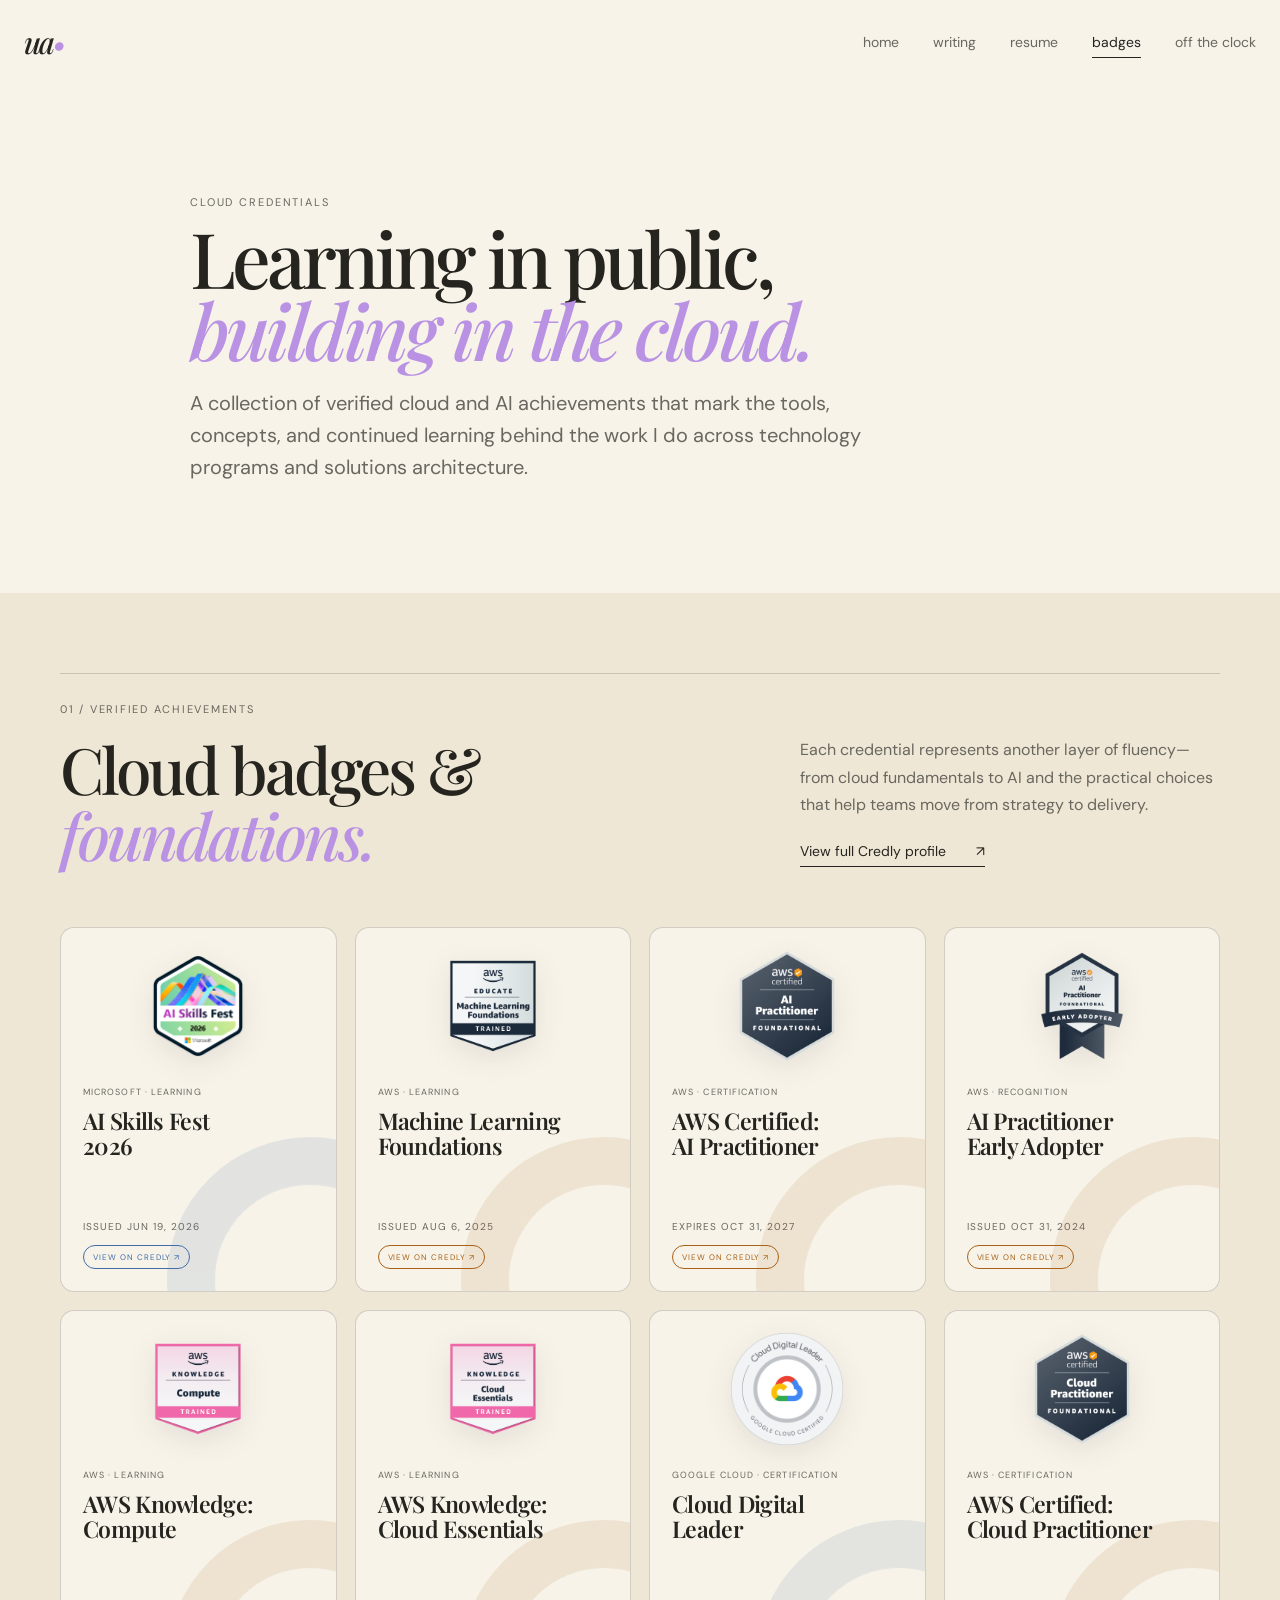
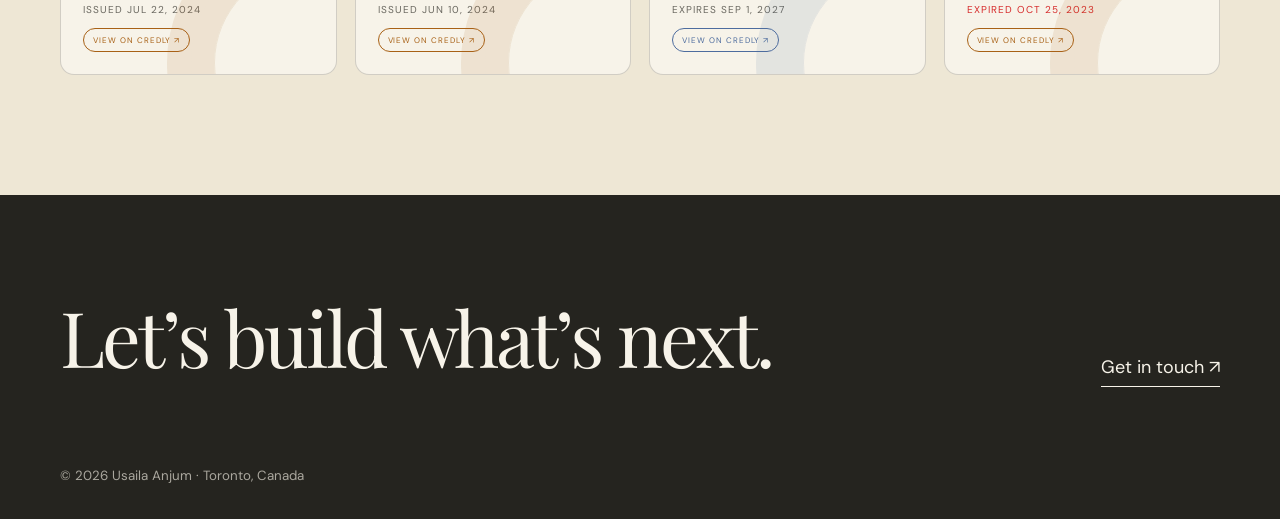
==== badges.html @ e6922055 "Add awards and cloud badges showcase" ====
<!doctype html>
<html lang="en">
<head>
  <meta charset="utf-8">
  <meta name="viewport" content="width=device-width, initial-scale=1">
  <meta name="description" content="Verified cloud and AI badges earned by Usaila Anjum across Microsoft, AWS, and Google Cloud.">
  <title>Cloud Badges — Usaila Anjum</title>
  <link rel="stylesheet" href="styles.css">
  <script src="script.js" defer></script>
</head>
<body>
  <header class="site-header">
    <a class="wordmark" href="index.html" aria-label="Usaila Anjum, home">ua<span>•</span></a>
    <button class="menu-toggle" type="button" aria-expanded="false" aria-controls="main-nav">
      <span></span><span></span><span></span><b class="sr-only">Open menu</b>
    </button>
    <nav id="main-nav" aria-label="Main navigation">
      <a href="index.html">home</a>
      <a href="writing.html">writing</a>
      <a href="resume.html">resume</a>
      <a class="active" href="badges.html">badges</a>
      <a href="off-the-clock.html">off the clock</a>
    </nav>
  </header>

  <main class="subpage-main">
    <section class="page-hero wrap reveal">
      <p class="eyebrow">cloud credentials</p>
      <h1>Learning in public,<br><em>building in the cloud.</em></h1>
      <p>A collection of verified cloud and AI achievements that mark the tools, concepts, and continued learning behind the work I do across technology programs and solutions architecture.</p>
    </section>

    <section class="badge-band">
      <div class="wrap">
        <div class="badge-section-heading reveal">
          <div>
            <p class="section-number">01 / verified achievements</p>
            <h2>Cloud badges &amp;<br><em>foundations.</em></h2>
          </div>
          <div class="badge-section-copy">
            <p>Each credential represents another layer of fluency—from cloud fundamentals to AI and the practical choices that help teams move from strategy to delivery.</p>
            <a class="text-link badge-profile-link" href="https://www.credly.com/users/usaila-anjum/badges/credly" target="_blank" rel="noreferrer">View full Credly profile <span>↗</span></a>
          </div>
        </div>

        <div class="badge-grid">
          <a class="badge-card badge-microsoft reveal" href="https://www.credly.com/badges/028b2224-64ca-4425-afba-879c9450977a/public_url" target="_blank" rel="noreferrer" aria-label="View AI Skills Fest 2026 badge on Credly">
            <div class="badge-card-top">
              <img class="badge-image" src="media/badges/ai-skills-fest-2026.png" alt="AI Skills Fest 2026 badge">
              <time datetime="2026-06-19">Issued Jun 19, 2026</time>
            </div>
            <p class="badge-provider">Microsoft · Learning</p>
            <h3>AI Skills Fest<br>2026</h3>
            <p class="badge-description">Foundational and applied AI learning focused on practical use cases, productivity, content creation, and responsible AI.</p>
            <span class="badge-status">view on Credly ↗</span>
          </a>

          <a class="badge-card badge-aws reveal" href="https://www.credly.com/badges/5ca217fe-6670-4716-882c-f653d9221353/public_url" target="_blank" rel="noreferrer" aria-label="View AWS Educate Machine Learning Foundations badge on Credly">
            <div class="badge-card-top">
              <img class="badge-image" src="media/badges/aws-educate-machine-learning-foundations.png" alt="AWS Educate Machine Learning Foundations training badge">
              <time datetime="2025-08-06">Issued Aug 6, 2025</time>
            </div>
            <p class="badge-provider">AWS · Learning</p>
            <h3>Machine Learning<br>Foundations</h3>
            <p class="badge-description">Training in core machine learning concepts and applying the machine learning pipeline to solve business problems.</p>
            <span class="badge-status">view on Credly ↗</span>
          </a>

          <a class="badge-card badge-aws reveal" href="https://www.credly.com/badges/c62c9269-a88a-425d-adc6-bc38a1a0f01d/public_url" target="_blank" rel="noreferrer" aria-label="View AWS Certified AI Practitioner badge on Credly">
            <div class="badge-card-top">
              <img class="badge-image" src="media/badges/aws-certified-ai-practitioner.png" alt="AWS Certified AI Practitioner badge">
              <time datetime="2027-10-31">Expires Oct 31, 2027</time>
            </div>
            <p class="badge-provider">AWS · Certification</p>
            <h3>AWS Certified:<br>AI Practitioner</h3>
            <p class="badge-description">Foundational fluency in AI, machine learning, generative AI, AWS services, security, and responsible use.</p>
            <span class="badge-status">view on Credly ↗</span>
          </a>

          <a class="badge-card badge-aws reveal" href="https://www.credly.com/badges/65ceb010-c8fd-40ed-9589-267b26a6d2a1/public_url" target="_blank" rel="noreferrer" aria-label="View AWS Certified AI Practitioner Early Adopter badge on Credly">
            <div class="badge-card-top">
              <img class="badge-image" src="media/badges/aws-ai-practitioner-early-adopter.png" alt="AWS Certified AI Practitioner Early Adopter badge">
              <time datetime="2024-10-31">Issued Oct 31, 2024</time>
            </div>
            <p class="badge-provider">AWS · Recognition</p>
            <h3>AI Practitioner<br>Early Adopter</h3>
            <p class="badge-description">Recognition for passing the AWS Certified AI Practitioner exam during the certification’s early-adopter period.</p>
            <span class="badge-status">view on Credly ↗</span>
          </a>

          <a class="badge-card badge-aws reveal" href="https://www.credly.com/badges/5fb3daf1-0cd0-462a-bed4-cafd7bce1629/public_url" target="_blank" rel="noreferrer" aria-label="View AWS Knowledge Compute training badge on Credly">
            <div class="badge-card-top">
              <img class="badge-image" src="media/badges/aws-knowledge-compute.png" alt="AWS Knowledge Compute training badge">
              <time datetime="2024-07-22">Issued Jul 22, 2024</time>
            </div>
            <p class="badge-provider">AWS · Learning</p>
            <h3>AWS Knowledge:<br>Compute</h3>
            <p class="badge-description">Knowledge of AWS compute concepts and services, with a focus on Amazon EC2 and cloud compute foundations.</p>
            <span class="badge-status">view on Credly ↗</span>
          </a>

          <a class="badge-card badge-aws reveal" href="https://www.credly.com/badges/c00ef247-8219-4087-bff2-cbd7ba0eff73/public_url" target="_blank" rel="noreferrer" aria-label="View AWS Knowledge Cloud Essentials training badge on Credly">
            <div class="badge-card-top">
              <img class="badge-image" src="media/badges/aws-knowledge-cloud-essentials.png" alt="AWS Knowledge Cloud Essentials training badge">
              <time datetime="2024-06-10">Issued Jun 10, 2024</time>
            </div>
            <p class="badge-provider">AWS · Learning</p>
            <h3>AWS Knowledge:<br>Cloud Essentials</h3>
            <p class="badge-description">Foundational knowledge across AWS compute, storage, networking, databases, security, architecture, and pricing.</p>
            <span class="badge-status">view on Credly ↗</span>
          </a>

          <a class="badge-card badge-google reveal" href="https://www.credly.com/badges/23a8b25f-34f1-496e-a9dc-841010a1d1c3/public_url" target="_blank" rel="noreferrer" aria-label="View Google Cloud Digital Leader Certification badge on Credly">
            <div class="badge-card-top">
              <img class="badge-image" src="media/badges/google-cloud-digital-leader.png" alt="Google Cloud Digital Leader Certification badge">
              <time datetime="2027-09-01">Expires Sep 1, 2027</time>
            </div>
            <p class="badge-provider">Google Cloud · Certification</p>
            <h3>Cloud Digital<br>Leader</h3>
            <p class="badge-description">Cloud fluency across Google Cloud products, business use cases, data, AI, security, and digital transformation.</p>
            <span class="badge-status">view on Credly ↗</span>
          </a>

          <a class="badge-card badge-aws reveal" href="https://www.credly.com/badges/75f9cb23-38a3-43a8-8792-f5e185e58bff/public_url" target="_blank" rel="noreferrer" aria-label="View AWS Certified Cloud Practitioner badge on Credly">
            <div class="badge-card-top">
              <img class="badge-image" src="media/badges/aws-certified-cloud-practitioner.png" alt="AWS Certified Cloud Practitioner badge">
              <time class="expired" datetime="2023-10-25">Expired Oct 25, 2023</time>
            </div>
            <p class="badge-provider">AWS · Certification</p>
            <h3>AWS Certified:<br>Cloud Practitioner</h3>
            <p class="badge-description">Core knowledge of AWS cloud concepts, services, security, architecture, pricing, and support.</p>
            <span class="badge-status">view on Credly ↗</span>
          </a>
        </div>
      </div>
    </section>
  </main>

  <footer>
    <div class="wrap">
      <p>Let’s build what’s next.</p>
      <a href="mailto:usaanj@gmail.com">Get in touch ↗</a>
      <small>© <span data-year></span> Usaila Anjum · Toronto, Canada</small>
    </div>
  </footer>
</body>
</html>
---- styles.css ----
@import url('https://fonts.googleapis.com/css2?family=DM+Sans:wght@400;500;600;700&family=Playfair+Display:ital,wght@0,500;1,500&display=swap');

:root {
  --ink: #25241f;
  --muted: #69675f;
  --paper: #f7f3e9;
  --cream: #eee7d5;
  --lilac: #b992e4;
  --lilac-soft: #e8daf8;
  --green: #315c4d;
  --line: rgba(37,36,31,.18);
  --serif: "Playfair Display", Georgia, serif;
  --sans: "DM Sans", Arial, sans-serif;
}

* { box-sizing: border-box; }
html { scroll-behavior: smooth; }
body { margin: 0; background: var(--paper); color: var(--ink); font-family: var(--sans); -webkit-font-smoothing: antialiased; }
a { color: inherit; text-decoration: none; }
img { display: block; max-width: 100%; }
.wrap { width: min(1160px, calc(100% - 48px)); margin-inline: auto; }
.sr-only { position: absolute; width: 1px; height: 1px; overflow: hidden; clip: rect(0,0,0,0); }

.site-header { height: 84px; display: flex; align-items: center; justify-content: space-between; width: min(1240px, calc(100% - 48px)); margin: auto; position: relative; z-index: 20; }
.wordmark { font-family: var(--serif); font-size: 30px; font-style: italic; font-weight: 500; letter-spacing: -2px; }
.wordmark span { color: var(--lilac); }
nav { display: flex; gap: 34px; font-size: 14px; }
nav a { position: relative; color: var(--muted); }
nav a::after { content: ""; position: absolute; left: 0; right: 100%; bottom: -7px; height: 1px; background: var(--ink); transition: right .25s; }
nav a:hover::after, nav a.active::after { right: 0; }
nav a.active { color: var(--ink); }
.menu-toggle { display: none; }

.hero { min-height: calc(100vh - 84px); display: grid; grid-template-columns: minmax(280px,.75fr) minmax(0,1.25fr); align-items: center; gap: clamp(56px,8vw,120px); padding-block: 50px 100px; position: relative; }
.hero-kicker { margin: 0 0 34px; font-family: var(--serif); font-size: clamp(48px,6vw,88px); letter-spacing: -5px; line-height: .95; }
.hero-kicker span { display: block; color: var(--lilac); font-size: 45px; letter-spacing: 0; }
.portrait-wrap { position: relative; width: min(100%,390px); justify-self: center; }
.portrait-shape { overflow: hidden; border-radius: 120px 120px 16px 16px; aspect-ratio: .73; box-shadow: 18px 18px 0 var(--lilac-soft); }
.portrait-shape img { width: 100%; height: 100%; object-fit: cover; object-position: 49% center; }
.orbit-dot { position: absolute; width: 12px; height: 12px; border: 2px solid var(--ink); border-radius: 50%; background: var(--paper); }
.dot-one { top: 18%; left: -26px; }
.dot-two { bottom: 10%; right: -35px; background: var(--lilac); }
.hero-copy .eyebrow { text-transform: uppercase; font-size: 11px; letter-spacing: .19em; color: var(--muted); }
h1 { font-family: var(--serif); font-size: clamp(48px,6vw,84px); line-height: .94; letter-spacing: -4px; margin: 12px 0 26px; font-weight: 500; }
h1 em, h2 em { color: var(--lilac); font-weight: inherit; }
.intro { font-size: clamp(16px,1.35vw,20px); line-height: 1.6; color: #4c4a44; max-width: 650px; }
.pills { display: flex; flex-wrap: wrap; gap: 9px; margin-top: 28px; }
.pill, .year-pill { border: 1px solid var(--lilac); padding: 8px 14px; border-radius: 999px; font-size: 11px; text-transform: uppercase; letter-spacing: .09em; }
.scroll-cue { position: absolute; bottom: 28px; left: 50%; transform: translateX(-50%); display: inline-flex; align-items: center; white-space: nowrap; font-size: 11px; text-transform: uppercase; letter-spacing: .13em; color: var(--muted); }
.scroll-cue span { display: inline-grid; place-items: center; margin-left: 8px; width: 28px; height: 28px; border: 1px solid var(--line); border-radius: 50%; }

.section-space { padding-block: 120px; }
.section-number { margin: 0 0 20px; font-size: 11px; letter-spacing: .16em; text-transform: uppercase; color: var(--muted); }
h2 { margin: 0; font-family: var(--serif); font-size: clamp(43px,5vw,72px); line-height: 1.02; font-weight: 500; letter-spacing: -3px; }
.profile { border-top: 1px solid var(--line); }
.profile-card { max-width: 760px; margin: 70px auto 0; }
.profile-card > p { font-size: 24px; line-height: 1.5; margin: 0 0 50px; }
.contact-list { border-top: 1px solid var(--line); }
.contact-list a { display: flex; justify-content: space-between; padding: 19px 0; border-bottom: 1px solid var(--line); font-size: 14px; }
.contact-list span { color: var(--muted); }
.contact-list strong { font-weight: 500; transition: color .2s; }
.contact-list a:hover strong { color: #8c57c9; }
.cream-band { background: var(--cream); }
.education-list { max-width: 900px; margin: 70px auto 0; border-top: 1px solid var(--line); }
.education-list article { display: flex; gap: 24px; align-items: center; justify-content: space-between; padding: 25px 0; border-bottom: 1px solid var(--line); }
.education-list h3 { margin: 0 0 7px; font-family: var(--serif); font-size: 22px; font-weight: 500; }
.education-list p { margin: 0; color: var(--muted); font-size: 13px; line-height: 1.5; }
.year-pill { flex: none; min-width: 64px; text-align: center; padding: 7px 12px; }
.recognition { border-top: 1px solid var(--line); }
.recognition .section-heading > p:last-child { max-width: 590px; }
.recognition-grid { display: grid; grid-template-columns: repeat(2,minmax(0,1fr)); gap: 22px; margin: 70px auto 0; max-width: 1000px; }
.recognition-card { display: flex; min-height: 320px; flex-direction: column; padding: 30px; border: 1px solid var(--line); background: rgba(255,255,255,.22); }
.recognition-card-top { display: flex; align-items: flex-start; justify-content: space-between; gap: 16px; }
.recognition-label { max-width: 270px; color: var(--ink); font-family: var(--serif); font-size: 22px; font-weight: 500; line-height: 1.2; letter-spacing: 0; }
.recognition-card h3 { margin: 52px 0 15px; font-family: var(--serif); font-size: clamp(27px,3vw,38px); font-weight: 700; line-height: 1.05; letter-spacing: -1px; }
.recognition-card p { margin: auto 0 0; color: var(--muted); font-size: 14px; line-height: 1.7; }
.section-heading.centered { max-width: 900px; margin-inline: auto; text-align: center; }
.experience { border-top: 1px solid var(--line); }
.experience .section-heading { max-width: 760px; }
.timeline { position: relative; display: grid; grid-template-columns: repeat(4,minmax(245px,1fr)); gap: 30px; margin-top: 100px; padding-bottom: 14px; overflow-x: auto; scrollbar-width: thin; }
.timeline::before { content: ""; position: absolute; top: 8px; left: 0; width: max(100%,1070px); height: 1px; background: var(--ink); }
.timeline article { position: relative; padding-top: 38px; }
.timeline-dot { position: absolute; top: 2px; left: 0; width: 13px; height: 13px; border-radius: 50%; background: var(--paper); border: 2px solid var(--ink); z-index: 2; }
.timeline article:nth-child(even) .timeline-dot { background: var(--lilac); }
.timeline time { display: inline-block; border: 1px solid var(--lilac); border-radius: 999px; padding: 6px 10px; font-size: 10px; letter-spacing: .08em; text-transform: uppercase; }
.timeline h3 { font-family: var(--serif); font-size: 21px; font-weight: 500; margin: 20px 0 4px; white-space: nowrap; }
.timeline p { color: var(--muted); margin: 0; font-size: 14px; }
.text-link { display: inline-flex; gap: 30px; border-bottom: 1px solid var(--ink); padding-bottom: 6px; font-size: 14px; }
.text-link span { transition: transform .2s; }
.text-link:hover span { transform: translate(3px,-3px); }
.resume-link { margin-top: 70px; }
.interests { background: var(--green); color: var(--paper); }
.centered > p:last-child { color: rgba(247,243,233,.65); margin: 22px auto 0; }
.interest-grid { display: grid; grid-template-columns: repeat(4,1fr); margin-top: 70px; border: 1px solid rgba(247,243,233,.25); }
.interest-grid a { display: flex; min-height: 240px; padding: 30px; flex-direction: column; align-items: center; justify-content: center; border-right: 1px solid rgba(247,243,233,.25); transition: background .25s, color .25s; }
.interest-grid a:last-child { border: 0; }
.interest-grid a:hover { background: var(--lilac-soft); color: var(--ink); }
.icon { width: 72px; height: 72px; margin-bottom: 24px; }
.icon svg { fill: none; stroke: currentColor; stroke-width: 1.8; stroke-linecap: round; stroke-linejoin: round; }
.interest-grid strong { font-family: var(--serif); font-weight: 500; font-size: 21px; }
.interest-grid small { margin-top: 6px; opacity: .65; text-transform: uppercase; letter-spacing: .12em; font-size: 9px; }
footer { background: var(--ink); color: var(--paper); padding: 90px 0 35px; }
footer .wrap { display: grid; grid-template-columns: 1fr auto; align-items: end; }
footer p { font-family: var(--serif); font-size: clamp(40px,6vw,78px); margin: 0; letter-spacing: -3px; }
footer a { font-size: 18px; border-bottom: 1px solid currentColor; padding-bottom: 7px; }
footer small { grid-column: 1 / -1; margin-top: 80px; color: #aaa79e; }

.page-hero { padding: 100px 0 90px; max-width: 900px; }
.page-hero .eyebrow { text-transform: uppercase; letter-spacing: .17em; font-size: 11px; color: var(--muted); }
.page-hero h1 { margin-bottom: 22px; }
.page-hero > p:last-child { font-size: 20px; line-height: 1.6; max-width: 700px; color: var(--muted); }
.subpage-main { min-height: 75vh; }
.content-band { padding-block: 80px 120px; }
.badge-band { padding-block: 80px 120px; background: var(--cream); }
.badge-section-heading { display: flex; align-items: end; justify-content: space-between; gap: 50px; padding-top: 28px; border-top: 1px solid var(--line); }
.badge-section-copy { max-width: 420px; }
.badge-section-copy > p { margin: 0 0 22px; color: var(--muted); font-size: 16px; line-height: 1.7; }
.badge-profile-link { color: var(--ink); }
.badge-grid { display: grid; grid-template-columns: repeat(4,minmax(0,1fr)); gap: 18px; margin-top: 60px; }
.badge-card { position: relative; display: flex; min-height: 365px; flex-direction: column; overflow: hidden; padding: 22px; border: 1px solid var(--line); border-radius: 14px; background: var(--paper); transition: transform .25s ease, box-shadow .25s ease, border-color .25s ease; }
.badge-card::after { content: ""; position: absolute; width: 190px; height: 190px; right: -70px; bottom: -85px; border: 1px solid currentColor; border-radius: 50%; opacity: .11; box-shadow: 0 0 0 22px transparent, 0 0 0 23px currentColor, 0 0 0 46px transparent, 0 0 0 47px currentColor; pointer-events: none; }
.badge-card:hover { transform: translateY(-4px); border-color: currentColor; box-shadow: 0 18px 42px rgba(37,36,31,.1); }
.badge-card:focus-visible { outline: 2px solid var(--lilac); outline-offset: 4px; }
.badge-microsoft { color: #426da9; }
.badge-aws { color: #a86116; }
.badge-google { color: #4d6c9e; }
.badge-card > * { position: relative; z-index: 1; }
.badge-card-top { display: contents; }
.badge-card time { order: 4; align-self: flex-start; margin-top: auto; color: var(--muted); font-size: 10px; letter-spacing: .1em; text-transform: uppercase; }
.badge-card time.expired { color: #d62b2b; }
.badge-image { order: 0; align-self: center; width: 112px; height: 112px; object-fit: contain; filter: drop-shadow(0 8px 14px rgba(37,36,31,.09)); }
.badge-provider { order: 1; margin: 24px 0 0; color: var(--muted); font-size: 9px; line-height: 1.4; letter-spacing: .12em; text-transform: uppercase; }
.badge-card h3 { order: 2; margin: 9px 0 16px; color: var(--ink); font-family: var(--serif); font-size: clamp(20px,1.8vw,25px); font-weight: 600; line-height: 1.12; letter-spacing: -.7px; }
.badge-description { display: none; }
.badge-status { order: 5; align-self: flex-start; margin-top: 12px; padding: 6px 9px; border: 1px solid currentColor; border-radius: 999px; color: inherit; font-size: 8px; letter-spacing: .12em; text-transform: uppercase; }
.content-grid { display: grid; grid-template-columns: repeat(3,1fr); gap: 22px; }
.story-card { border: 1px solid var(--line); padding: 28px; min-height: 260px; display: flex; flex-direction: column; justify-content: space-between; }
.story-card .tag { font-size: 10px; text-transform: uppercase; letter-spacing: .12em; color: var(--muted); }
.story-card h2 { font-size: 31px; letter-spacing: -1px; margin: 24px 0 12px; }
.story-card p { color: var(--muted); line-height: 1.6; }
.story-card small { margin-top: 30px; }
.resume-sheet { background: #fffdf8; padding: clamp(28px,6vw,80px); margin-bottom: 120px; box-shadow: 0 20px 70px rgba(37,36,31,.08); }
.resume-top { display: flex; justify-content: space-between; gap: 30px; border-bottom: 1px solid var(--line); padding-bottom: 32px; }
.resume-top h2 { font-size: 45px; letter-spacing: -2px; }
.resume-top p { margin: 7px 0 0; color: var(--muted); }
.resume-top .resume-contact { text-align: right; font-size: 13px; line-height: 1.8; }
.resume-section { display: grid; grid-template-columns: 180px 1fr; gap: 40px; padding: 42px 0; border-bottom: 1px solid var(--line); }
.resume-section > h3 { margin: 0; font-size: 11px; text-transform: uppercase; letter-spacing: .15em; color: var(--muted); }
.resume-item + .resume-item { margin-top: 35px; }
.resume-item-head { display: flex; justify-content: space-between; gap: 20px; }
.resume-item h4 { font-family: var(--serif); font-size: 23px; font-weight: 500; margin: 0 0 5px; }
.resume-item h5 { font-size: 14px; margin: 0; }
.resume-item time { font-size: 11px; border: 1px solid var(--lilac); height: fit-content; padding: 6px 10px; border-radius: 999px; white-space: nowrap; }
.resume-item ul { padding-left: 18px; color: var(--muted); line-height: 1.65; font-size: 14px; }
.resume-subroles { margin-top: 32px; border-top: 1px solid var(--line); }
.resume-subrole { padding: 28px 0; border-bottom: 1px solid var(--line); }
.resume-subrole:last-child { padding-bottom: 0; border-bottom: 0; }
.resume-subrole h6 { margin: 0; font-family: var(--serif); font-size: 20px; font-weight: 500; line-height: 1.25; }
.subrole-head p { margin: 6px 0 0; color: var(--muted); font-size: 11px; letter-spacing: .04em; line-height: 1.5; }
.resume-subrole ul { margin-block: 16px 20px; }
.role-tools { display: grid; grid-template-columns: 132px 1fr; gap: 14px; align-items: start; margin-top: 20px; padding: 14px; border-radius: 6px; background: var(--cream); }
.role-tools > strong { padding-top: 6px; color: var(--muted); font-size: 9px; line-height: 1.4; letter-spacing: .12em; text-transform: uppercase; }
.tool-pills { display: flex; flex-wrap: wrap; gap: 7px; }
.tool-pills span { padding: 6px 9px; border: 1px solid var(--lilac); border-radius: 999px; background: var(--paper); font-size: 10px; line-height: 1.2; }
.leadership-section { background: linear-gradient(90deg, transparent, rgba(185,146,228,.08), transparent); }
.skill-cloud { display: flex; flex-wrap: wrap; gap: 8px; }
.skill-cloud span { padding: 8px 11px; background: var(--cream); border-radius: 4px; font-size: 12px; }
.hobby-section { padding: 90px 0; border-top: 1px solid var(--line); }
.hobby-section .hobby-inner { display: grid; grid-template-columns: .8fr 1.2fr; gap: 9vw; }
.hobby-number { font-family: var(--serif); font-size: 90px; color: var(--lilac); line-height: 1; }
.hobby-section h2 { font-size: 50px; }
.hobby-section p { color: var(--muted); line-height: 1.75; font-size: 17px; }
.hobby-links { display: flex; flex-wrap: wrap; align-items: flex-start; gap: 24px 34px; }
.gallery-cat { --gallery-soft: #e8daf8; --gallery-deep: #cdb0ea; --gallery-ink: #51386e; }
.gallery-plants { --gallery-soft: #dfe9de; --gallery-deep: #9fbea9; --gallery-ink: #284b3f; }
.gallery-photography { --gallery-soft: #eee1cb; --gallery-deep: #cfb68d; --gallery-ink: #5a4730; }
.gallery-shell { padding-bottom: 120px; }
.gallery-intro { display: flex; align-items: end; justify-content: space-between; gap: 30px; padding-top: 28px; margin-bottom: 42px; border-top: 1px solid var(--line); }
.gallery-intro p { margin: 0; color: var(--muted); line-height: 1.6; }
.gallery-intro .section-number { color: var(--ink); }
.art-carousel { min-width: 0; }
.art-carousel-track {
  display: flex;
  align-items: center;
  gap: clamp(16px,2.6vw,38px);
  height: clamp(360px,49vw,590px);
  padding: 34px clamp(8px,3vw,38px);
  overflow-x: auto;
  overscroll-behavior-x: contain;
  scroll-snap-type: x proximity;
  scrollbar-width: none;
  cursor: grab;
  user-select: none;
}
.art-carousel-track::-webkit-scrollbar { display: none; }
.art-carousel-track.dragging { cursor: grabbing; scroll-snap-type: none; }
.art-frame {
  --frame-offset: 0;
  flex: 0 0 auto;
  height: 54%;
  overflow: hidden;
  background: var(--gallery-soft);
  box-shadow: 0 18px 45px rgba(37,36,31,.1);
  scroll-snap-align: center;
  transform: translateY(var(--frame-offset));
}
.art-frame img {
  display: block;
  width: auto;
  height: 100%;
  max-width: min(56vw,660px);
  object-fit: cover;
  pointer-events: none;
}
.art-frame.size-small { height: 34%; }
.art-frame.size-medium { height: 51%; }
.art-frame.size-large { height: 74%; }
.art-frame.size-wide { width: clamp(310px,39vw,550px); height: 48%; }
.art-frame.size-wide img { width: 100%; }
.art-frame.offset-high { --frame-offset: -8%; }
.art-frame.offset-low { --frame-offset: 8%; }
.carousel-controls {
  display: flex;
  align-items: center;
  justify-content: space-between;
  gap: 20px;
  padding-top: 16px;
  border-top: 1px solid var(--line);
}
.carousel-position { color: var(--muted); font-size: 10px; letter-spacing: .15em; text-transform: uppercase; }
.carousel-buttons { display: flex; gap: 8px; }
.carousel-buttons button {
  display: grid;
  width: 42px;
  height: 42px;
  padding: 0;
  place-items: center;
  border: 1px solid var(--gallery-deep);
  border-radius: 50%;
  background: transparent;
  color: var(--gallery-ink);
  cursor: pointer;
  font: inherit;
  transition: color .2s ease, background .2s ease, opacity .2s ease;
}
.carousel-buttons button:hover:not(:disabled) { color: var(--paper); background: var(--gallery-ink); }
.carousel-buttons button:disabled { cursor: default; opacity: .28; }
.travel-year + .travel-year { margin-top: 120px; }
.travel-year-heading { display: flex; justify-content: space-between; align-items: baseline; padding-bottom: 22px; border-bottom: 1px solid var(--line); }
.travel-year-heading h2 { font-size: clamp(58px,8vw,110px); color: var(--lilac); }
.travel-year-heading span { font-size: 11px; letter-spacing: .15em; text-transform: uppercase; color: var(--muted); }
.travel-location { padding: 55px 0; border-bottom: 1px solid var(--line); }
.location-meta { display: flex; align-items: baseline; justify-content: space-between; gap: 24px; margin-bottom: 4px; }
.location-meta h3 { margin: 0; font-family: var(--serif); font-size: 28px; font-weight: 500; }
.location-meta p { margin: 0; font-size: 10px; letter-spacing: .12em; text-transform: uppercase; color: var(--muted); }
.carousel-location .art-carousel-track { height: clamp(330px,44vw,530px); }
.music-hero { position: relative; }
.sound-wave { display: flex; align-items: center; gap: 5px; width: fit-content; height: 42px; margin-top: 34px; }
.sound-wave span { width: 3px; height: 12px; border-radius: 3px; background: var(--lilac); animation: sound-wave 1.25s ease-in-out infinite alternate; }
.sound-wave span:nth-child(2), .sound-wave span:nth-child(8) { height: 23px; animation-delay: -.6s; }
.sound-wave span:nth-child(3), .sound-wave span:nth-child(7) { height: 34px; animation-delay: -.25s; }
.sound-wave span:nth-child(4), .sound-wave span:nth-child(6) { height: 19px; animation-delay: -.85s; }
.sound-wave span:nth-child(5) { height: 40px; animation-delay: -.45s; }
@keyframes sound-wave { to { transform: scaleY(.45); opacity: .55; } }
.listening-room { padding-bottom: 120px; }
.music-section-heading { max-width: 760px; margin-bottom: 50px; }
.music-section-heading h2 { font-size: clamp(42px,5vw,68px); }
.music-feature-grid { display: grid; grid-template-columns: repeat(2,minmax(0,1fr)); gap: 24px; align-items: stretch; }
.music-panel { position: relative; padding: clamp(24px,3vw,40px); overflow: hidden; border: 1px solid var(--line); border-radius: 18px; }
.playlist-panel { background: var(--green); color: var(--paper); }
.playlist-panel:nth-child(2) { background: var(--lilac-soft); color: var(--ink); }
.playlist-panel::before { content: ""; position: absolute; width: 180px; height: 180px; top: -95px; right: -72px; border: 1px solid rgba(247,243,233,.2); border-radius: 50%; box-shadow: inset 0 0 0 24px rgba(247,243,233,.025), inset 0 0 0 48px rgba(247,243,233,.025); pointer-events: none; }
.playlist-panel:nth-child(2)::before { border-color: rgba(37,36,31,.13); box-shadow: inset 0 0 0 24px rgba(37,36,31,.02), inset 0 0 0 48px rgba(37,36,31,.02); }
.music-panel-top { display: flex; justify-content: space-between; gap: 20px; padding-bottom: 18px; border-bottom: 1px solid currentColor; font-size: 9px; letter-spacing: .15em; text-transform: uppercase; opacity: .68; }
.music-panel h3 { margin: 30px 0 9px; font-family: var(--serif); font-size: clamp(32px,4vw,50px); font-weight: 500; letter-spacing: -1.5px; }
.music-panel > p { min-height: 48px; margin: 0 0 26px; color: var(--muted); font-size: 14px; line-height: 1.6; }
.playlist-panel:first-child > p { color: rgba(247,243,233,.72); }
.spotify-player { position: relative; z-index: 1; display: block; border: 0; border-radius: 12px; background: #121212; box-shadow: 0 0 0 8px rgba(255,255,255,.1), 0 18px 45px rgba(20,20,18,.16); }
.playlist-panel:nth-child(2) .spotify-player { box-shadow: 0 0 0 8px rgba(255,255,255,.28), 0 18px 45px rgba(37,36,31,.12); }
.reveal { opacity: 0; transform: translateY(16px); transition: opacity .7s ease, transform .7s ease; }
.reveal.visible { opacity: 1; transform: none; }

@media (max-width: 850px) {
  .site-header { height: 70px; }
  .menu-toggle { display: grid; gap: 4px; background: none; border: 0; padding: 8px; }
  .menu-toggle span { width: 23px; height: 1px; background: var(--ink); transition: .2s; }
  nav { display: none; position: absolute; top: 62px; left: 0; right: 0; padding: 25px; background: var(--paper); border: 1px solid var(--line); flex-direction: column; gap: 22px; }
  nav.open { display: flex; }
  .hero { grid-template-columns: minmax(240px,.85fr) minmax(0,1.15fr); min-height: auto; gap: 50px; padding: 50px 0 100px; }
  .hero-kicker { margin-bottom: 28px; font-size: 65px; }
  .hero-copy h1 { font-size: 55px; }
  .badge-grid { grid-template-columns: repeat(2,minmax(0,1fr)); }
  .interest-grid { grid-template-columns: repeat(2,1fr); }
  .interest-grid a:nth-child(2) { border-right: 0; }
  .interest-grid a:nth-child(-n+2) { border-bottom: 1px solid rgba(247,243,233,.25); }
  .content-grid { grid-template-columns: 1fr; }
  .resume-section { grid-template-columns: 1fr; gap: 20px; }
  .music-feature-grid { grid-template-columns: 1fr; }
}

@media (max-width: 560px) {
  .wrap, .site-header { width: min(100% - 30px, 1160px); }
  .hero { grid-template-columns: 1fr; gap: 34px; }
  .hero-kicker { font-size: 57px; letter-spacing: -4px; }
  .portrait-wrap { width: 72%; margin: auto; }
  .hero-copy h1 { font-size: 50px; letter-spacing: -3px; }
  .section-space { padding-block: 85px; }
  h2 { font-size: 44px; }
  .profile-card > p { font-size: 20px; }
  .badge-band { padding-block: 60px 85px; }
  .badge-section-heading { display: block; }
  .badge-section-copy { margin-top: 28px; }
  .badge-grid { grid-template-columns: 1fr; margin-top: 50px; }
  .recognition-grid { grid-template-columns: 1fr; margin-top: 50px; }
  .contact-list a { display: block; }
  .contact-list strong { display: block; margin-top: 6px; }
  .education-list article { align-items: flex-start; }
  .interest-grid { grid-template-columns: 1fr; }
  .interest-grid a { border-right: 0; border-bottom: 1px solid rgba(247,243,233,.25); }
  footer .wrap { grid-template-columns: 1fr; gap: 30px; }
  footer small { grid-column: auto; margin-top: 40px; }
  .resume-sheet { padding: 25px 20px; }
  .resume-top { display: block; }
  .resume-top .resume-contact { text-align: left; margin-top: 20px; }
  .resume-item-head { display: block; }
  .resume-item time { display: inline-block; margin-top: 12px; }
  .role-tools { grid-template-columns: 1fr; }
  .role-tools > strong { padding-top: 0; }
  .hobby-section .hobby-inner { grid-template-columns: 1fr; gap: 20px; }
  .listening-room { padding-bottom: 85px; }
  .music-section-heading { margin-bottom: 34px; }
  .music-feature-grid { gap: 15px; }
  .hobby-links, .gallery-intro { align-items: flex-start; flex-direction: column; }
  .gallery-shell { padding-bottom: 85px; }
  .art-carousel-track { height: 340px; gap: 18px; padding: 22px 5px; }
  .art-frame img { max-width: 78vw; }
  .art-frame.size-small { height: 38%; }
  .art-frame.size-medium { height: 55%; }
  .art-frame.size-large { height: 78%; }
  .art-frame.size-wide { width: 78vw; height: 51%; }
  .carousel-controls { padding-top: 13px; }
  .carousel-buttons button { width: 38px; height: 38px; }
  .travel-year + .travel-year { margin-top: 85px; }
  .travel-year-heading { align-items: flex-start; flex-direction: column; gap: 8px; }
  .travel-location { padding: 40px 0; }
  .location-meta { align-items: flex-start; flex-direction: column; gap: 7px; }
  .carousel-location .art-carousel-track { height: 320px; }
}
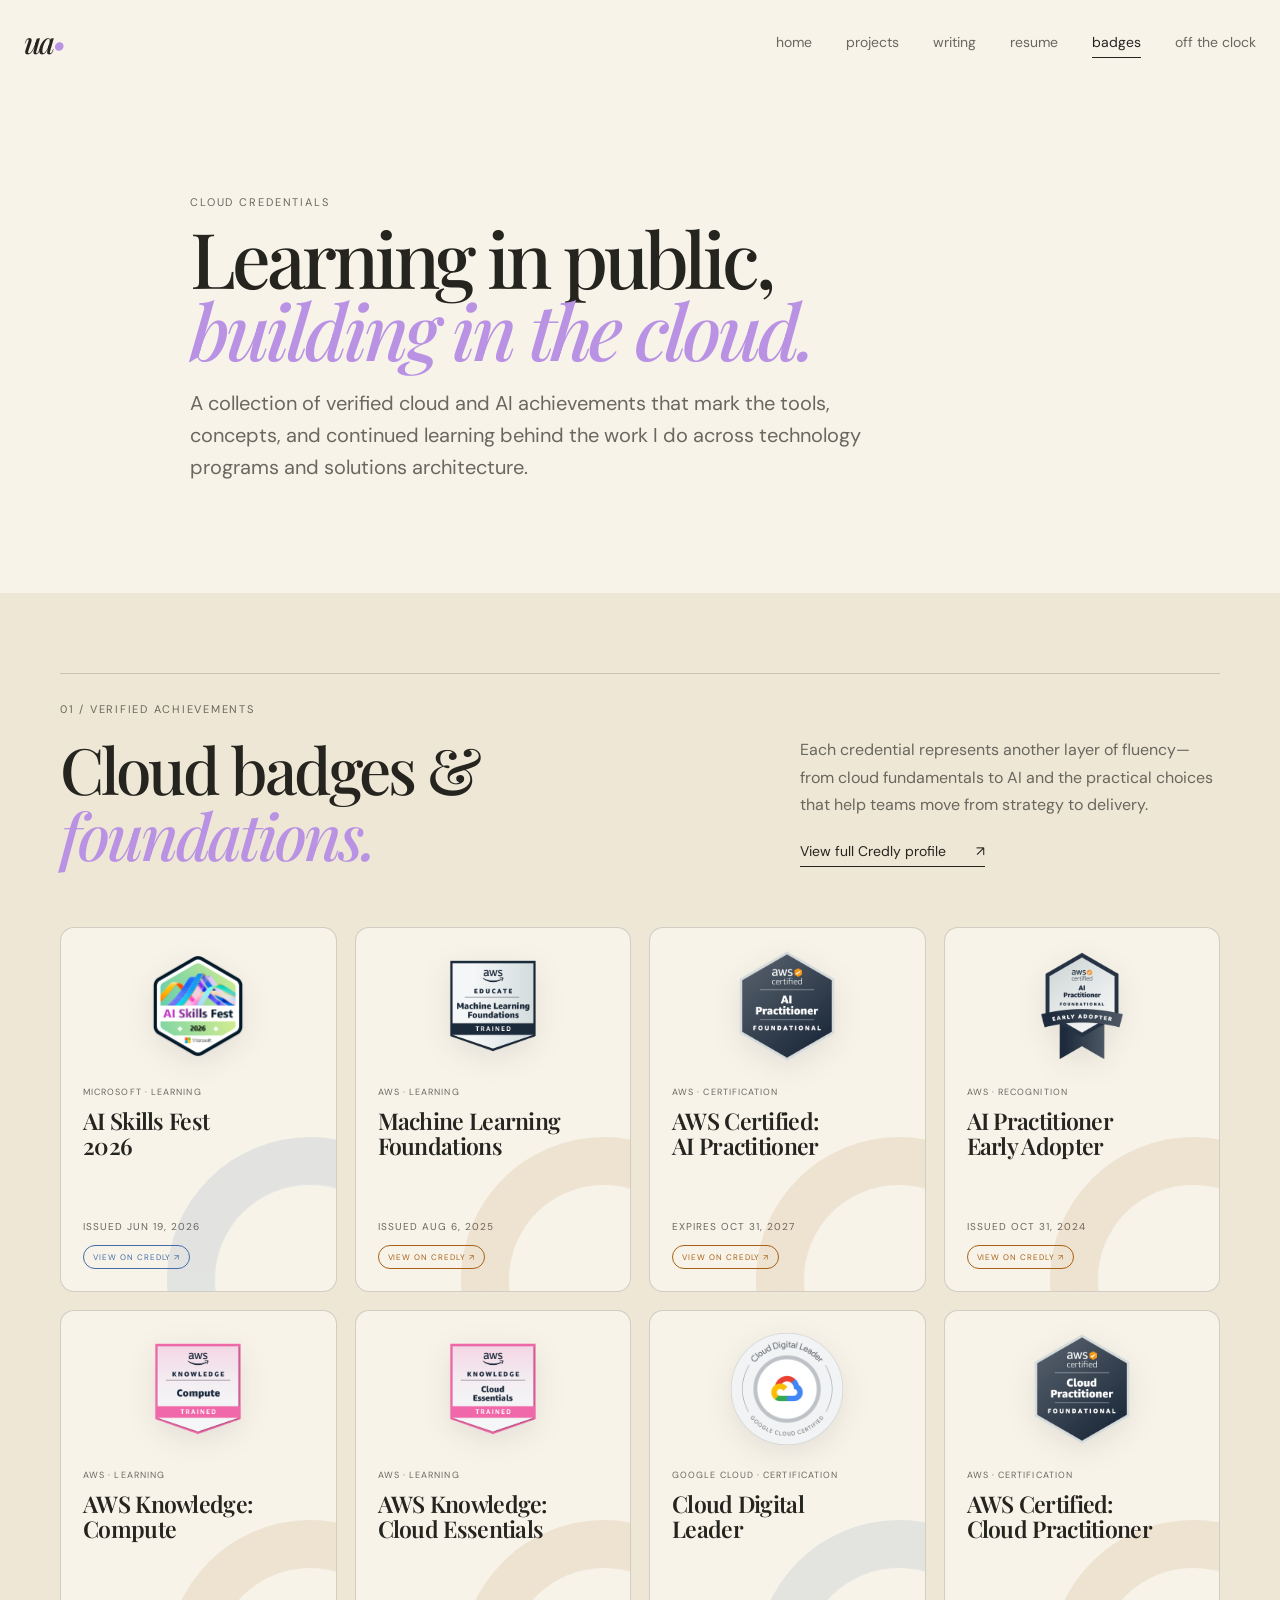
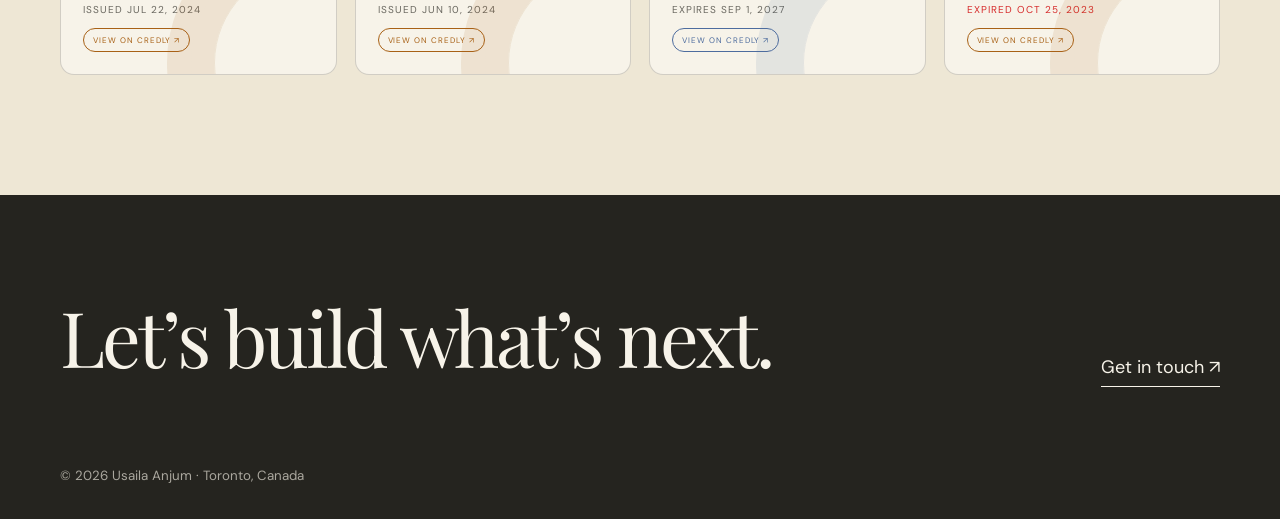
==== commit 8940b9ac: "Add projects page and update homepage styling" ====
--- a/badges.html
+++ b/badges.html
@@ -16,6 +16,7 @@
     </button>
     <nav id="main-nav" aria-label="Main navigation">
       <a href="index.html">home</a>
+      <a href="projects.html">projects</a>
       <a href="writing.html">writing</a>
       <a href="resume.html">resume</a>
       <a class="active" href="badges.html">badges</a>
--- a/styles.css
+++ b/styles.css
@@ -61,6 +61,7 @@
 .contact-list strong { font-weight: 500; transition: color .2s; }
 .contact-list a:hover strong { color: #8c57c9; }
 .cream-band { background: var(--cream); }
+.education { border-top: 1px solid var(--line); }
 .education-list { max-width: 900px; margin: 70px auto 0; border-top: 1px solid var(--line); }
 .education-list article { display: flex; gap: 24px; align-items: center; justify-content: space-between; padding: 25px 0; border-bottom: 1px solid var(--line); }
 .education-list h3 { margin: 0 0 7px; font-family: var(--serif); font-size: 22px; font-weight: 500; }
@@ -89,6 +90,66 @@
 .text-link span { transition: transform .2s; }
 .text-link:hover span { transform: translate(3px,-3px); }
 .resume-link { margin-top: 70px; }
+.home-projects { border-top: 1px solid var(--line); }
+.home-projects-heading { display: flex; align-items: end; justify-content: space-between; gap: 32px; }
+.home-projects-heading .section-heading { max-width: 660px; }
+.home-projects-heading .section-heading > p:last-child { max-width: 520px; margin: 22px 0 0; color: var(--muted); font-size: 16px; line-height: 1.6; }
+.home-projects-heading .text-link { flex: none; margin-bottom: 8px; }
+.home-project-feature { display: grid; grid-template-columns: 180px 1fr auto; align-items: center; gap: 40px; min-height: 240px; margin-top: 56px; padding: 30px 40px; border: 1px solid var(--line); background: var(--cream); transition: border-color .25s, transform .25s; }
+.home-project-feature:hover { transform: translateY(-3px); border-color: var(--green); }
+.home-project-feature:focus-visible, .project-link:focus-visible { outline: 2px solid var(--lilac); outline-offset: 4px; }
+.home-project-mark { position: relative; display: flex; width: 150px; height: 150px; align-items: center; justify-content: center; border-radius: 24px; background: var(--green); color: var(--paper); font-family: var(--serif); font-size: 100px; font-style: italic; line-height: 1; }
+.home-project-mark span { position: absolute; right: 30px; bottom: 22px; color: var(--lilac); }
+.home-project-copy { display: flex; flex-direction: column; gap: 9px; }
+.home-project-copy small { color: var(--muted); font-size: 10px; letter-spacing: .13em; text-transform: uppercase; }
+.home-project-copy strong { font-family: var(--serif); font-size: clamp(34px,4vw,52px); font-weight: 500; letter-spacing: -2px; }
+.home-project-copy > span { max-width: 580px; color: var(--muted); font-size: 15px; line-height: 1.6; }
+.home-project-arrow { align-self: start; font-size: 24px; }
+.projects-band { padding: 80px 0 130px; background: var(--cream); }
+.projects-section-heading { display: flex; align-items: baseline; justify-content: space-between; gap: 24px; border-top: 1px solid var(--line); padding-top: 22px; }
+.projects-section-heading .section-number { margin: 0; color: var(--ink); }
+.projects-section-heading > span { color: var(--muted); font-size: 12px; }
+.project-feature { display: grid; grid-template-columns: minmax(0,1fr) minmax(320px,.95fr); min-height: 500px; margin-top: 30px; overflow: hidden; background: var(--green); color: var(--paper); }
+.project-feature-copy { display: flex; flex-direction: column; align-items: flex-start; padding: clamp(32px,5vw,65px); }
+.project-meta { display: flex; flex-wrap: wrap; align-items: center; gap: 12px; font-size: 10px; letter-spacing: .12em; text-transform: uppercase; }
+.project-meta > span:first-child { color: rgba(247,243,233,.7); }
+.project-status { padding: 7px 10px; border: 1px solid rgba(247,243,233,.48); border-radius: 999px; }
+.project-feature h2 { margin: auto 0 24px; font-size: clamp(52px,6vw,80px); letter-spacing: -4px; }
+.project-title-dot { color: var(--lilac); }
+.project-feature-copy > p { max-width: 560px; margin: 0 0 24px; color: rgba(247,243,233,.82); font-size: 17px; line-height: 1.7; }
+.project-details { display: flex; flex-wrap: wrap; gap: 8px; }
+.project-details span { padding: 8px 11px; border: 1px solid rgba(247,243,233,.32); border-radius: 999px; color: rgba(247,243,233,.8); font-size: 11px; }
+.project-link { display: inline-flex; justify-content: space-between; gap: 34px; margin-top: 40px; padding-bottom: 8px; border-bottom: 1px solid var(--paper); font-size: 14px; }
+.project-link span { transition: transform .2s; }
+.project-link:hover span { transform: translate(3px,-3px); }
+.project-preview { position: relative; display: grid; place-items: center; min-width: 0; padding: clamp(28px,4vw,60px); background: var(--lilac-soft); color: var(--ink); }
+.project-preview::before, .project-preview::after { content: ""; position: absolute; width: 330px; height: 330px; border: 1px solid rgba(49,92,77,.15); border-radius: 50%; }
+.project-preview::after { width: 470px; height: 470px; }
+.preview-window { position: relative; z-index: 1; width: min(100%,420px); overflow: hidden; border: 1px solid rgba(49,92,77,.18); border-radius: 16px; background: #fbfaf5; box-shadow: 20px 22px 0 rgba(49,92,77,.12), 0 24px 50px rgba(37,36,31,.13); transform: rotate(-3deg); }
+.preview-top { display: flex; justify-content: space-between; align-items: center; padding: 14px 18px; border-bottom: 1px solid var(--line); }
+.preview-brand { color: var(--green); font-family: var(--serif); font-size: 23px; font-style: italic; font-weight: 500; line-height: 1; }
+.preview-brand > span { color: var(--lilac); }
+.preview-brand small { margin-left: 6px; color: var(--ink); font-family: var(--sans); font-size: 12px; font-style: normal; }
+.preview-dots { color: #bcb6ad; font-size: 8px; letter-spacing: 3px; }
+.preview-body { padding: 25px; }
+.preview-caption { color: var(--muted); font-size: 9px; letter-spacing: .16em; }
+.preview-balance { display: flex; justify-content: space-between; align-items: end; gap: 10px; margin: 18px 0 25px; }
+.preview-balance span { font-size: 12px; }
+.preview-balance strong { color: var(--green); font-family: var(--serif); font-size: 33px; font-weight: 500; }
+.preview-chart { display: flex; align-items: end; gap: 9px; height: 100px; margin-bottom: 25px; }
+.preview-chart span { flex: 1; height: 44%; border-radius: 5px 5px 0 0; background: #c9b0e6; }
+.preview-chart span:nth-child(2) { height: 64%; }.preview-chart span:nth-child(3) { height: 49%; }.preview-chart span:nth-child(4) { height: 79%; }.preview-chart span:nth-child(5) { height: 68%; }.preview-chart span:nth-child(6) { height: 88%; }.preview-chart span:nth-child(7) { height: 73%; background: var(--green); }
+.preview-row { display: flex; justify-content: space-between; align-items: center; padding: 13px 0; border-top: 1px solid var(--line); font-size: 11px; }
+.preview-row i { width: 52px; height: 7px; border-radius: 9px; background: var(--lilac-soft); }
+.preview-note { position: absolute; z-index: 1; bottom: 16px; right: 22px; color: var(--muted); font-size: 10px; letter-spacing: .09em; text-transform: uppercase; }
+.projects-next-heading { margin-top: 110px; }
+.project-grid { display: grid; grid-template-columns: repeat(3,minmax(0,1fr)); gap: 18px; margin-top: 30px; }
+.project-placeholder { display: flex; flex-direction: column; min-height: 330px; padding: 28px; border: 1px solid var(--line); background: rgba(247,243,233,.5); }
+.placeholder-index { color: var(--muted); font-size: 10px; letter-spacing: .15em; }
+.placeholder-glyph { display: grid; width: 76px; height: 76px; margin: 40px 0 24px; place-items: center; border: 1px solid var(--lilac); border-radius: 50%; color: var(--green); font-family: var(--serif); font-size: 43px; line-height: 1; }
+.project-placeholder h3 { margin: 0 0 9px; font-family: var(--serif); font-size: 28px; font-weight: 500; letter-spacing: -.8px; }
+.project-placeholder p { margin: 0 0 25px; color: var(--muted); font-size: 13px; line-height: 1.6; }
+.placeholder-status { width: fit-content; margin-top: auto; padding: 7px 11px; border: 1px solid var(--line); border-radius: 999px; color: var(--muted); font-size: 9px; letter-spacing: .12em; text-transform: uppercase; }
 .interests { background: var(--green); color: var(--paper); }
 .centered > p:last-child { color: rgba(247,243,233,.65); margin: 22px auto 0; }
 .interest-grid { display: grid; grid-template-columns: repeat(4,1fr); margin-top: 70px; border: 1px solid rgba(247,243,233,.25); }
@@ -296,6 +357,9 @@
   .content-grid { grid-template-columns: 1fr; }
   .resume-section { grid-template-columns: 1fr; gap: 20px; }
   .music-feature-grid { grid-template-columns: 1fr; }
+  .project-feature { grid-template-columns: 1fr; }
+  .project-preview { min-height: 380px; }
+  .project-grid { grid-template-columns: repeat(2,minmax(0,1fr)); }
 }
 
 @media (max-width: 560px) {
@@ -305,6 +369,25 @@
   .portrait-wrap { width: 72%; margin: auto; }
   .hero-copy h1 { font-size: 50px; letter-spacing: -3px; }
   .section-space { padding-block: 85px; }
+  .home-projects-heading { align-items: flex-start; flex-direction: column; }
+  .home-project-feature { grid-template-columns: 86px 1fr; gap: 18px; min-height: 0; margin-top: 35px; padding: 22px; }
+  .home-project-mark { width: 80px; height: 80px; border-radius: 14px; font-size: 54px; }
+  .home-project-mark span { right: 16px; bottom: 11px; }
+  .home-project-copy strong { font-size: 31px; }
+  .home-project-copy > span { font-size: 13px; }
+  .home-project-arrow { display: none; }
+  .projects-band { padding: 60px 0 85px; }
+  .projects-section-heading { align-items: flex-start; flex-direction: column; gap: 9px; }
+  .project-feature h2 { margin-top: 65px; font-size: 56px; }
+  .project-feature-copy > p { font-size: 15px; }
+  .project-preview { min-height: 320px; }
+  .preview-window { max-width: 310px; }
+  .preview-body { padding: 17px; }
+  .preview-chart { height: 70px; }
+  .projects-next-heading { margin-top: 80px; }
+  .project-grid { grid-template-columns: 1fr; }
+  .project-placeholder { min-height: 270px; }
+  .placeholder-glyph { margin: 25px 0 18px; }
   h2 { font-size: 44px; }
   .profile-card > p { font-size: 20px; }
   .badge-band { padding-block: 60px 85px; }
